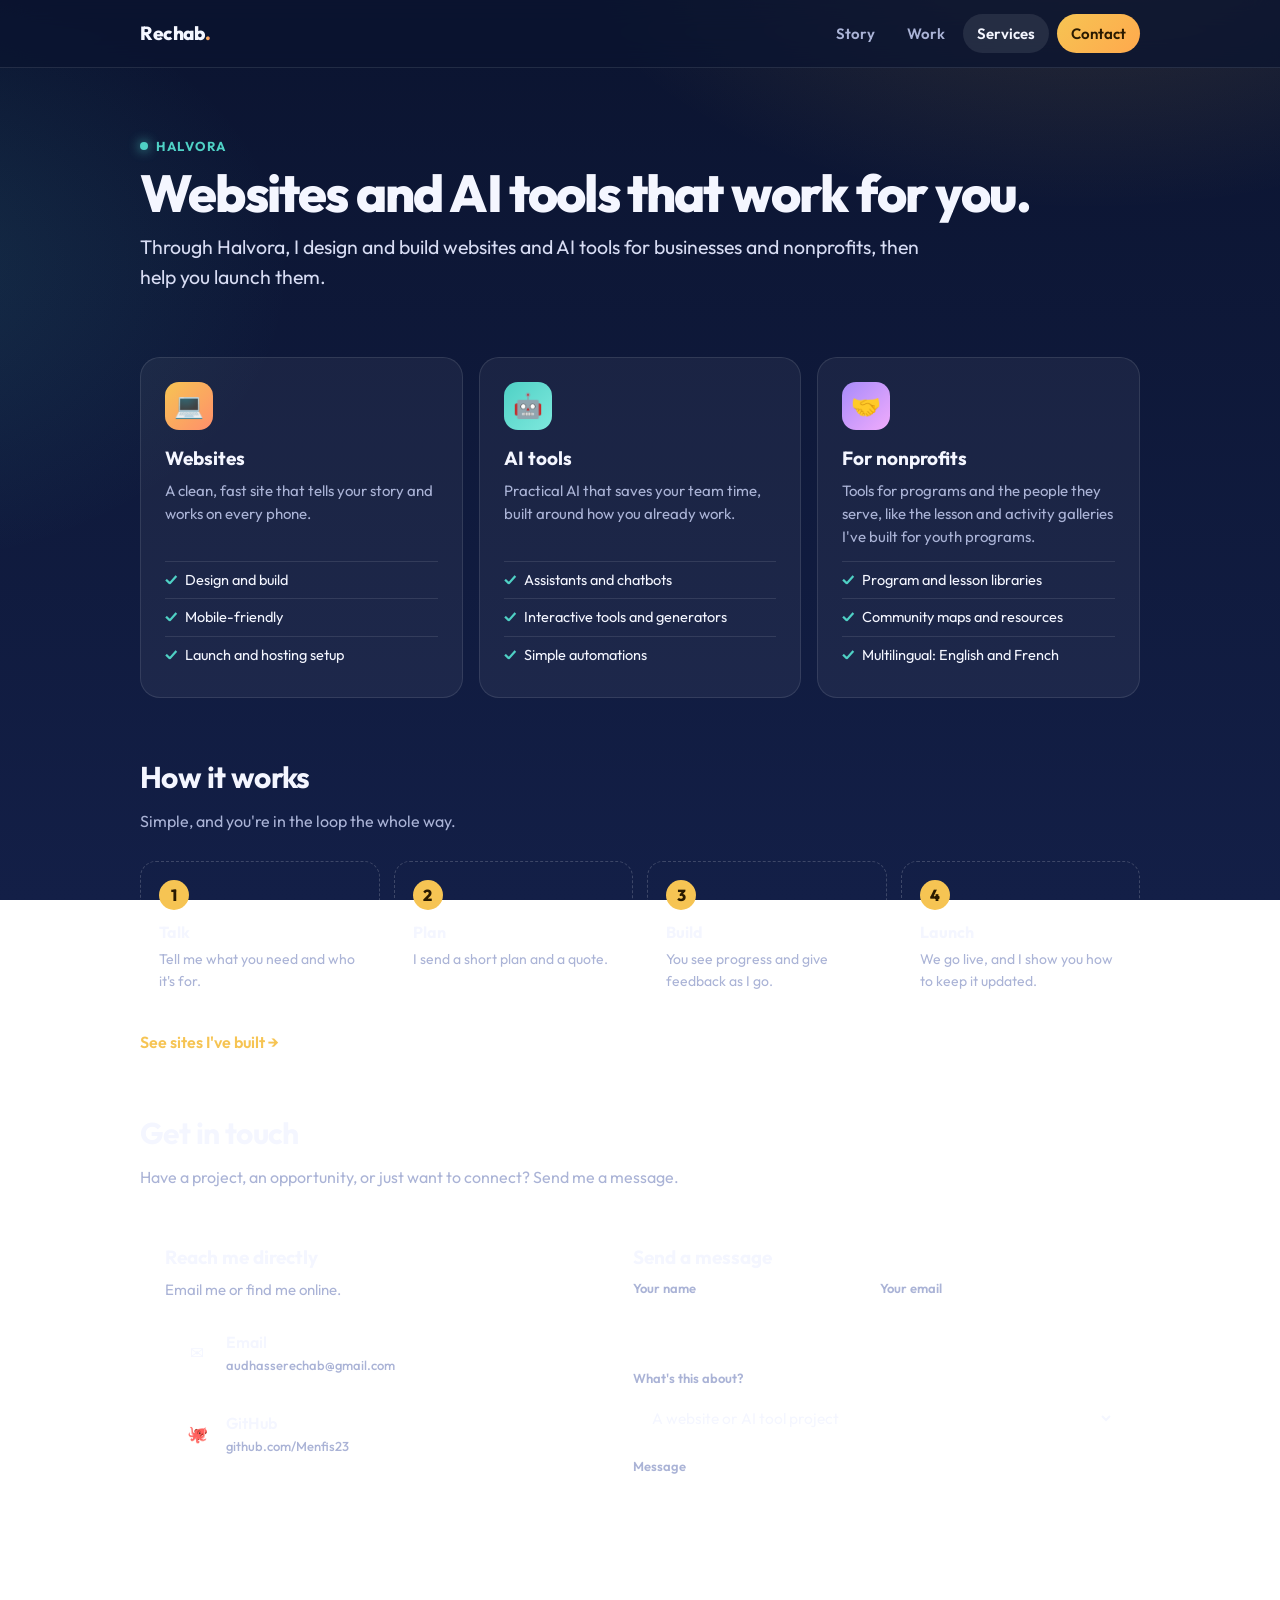
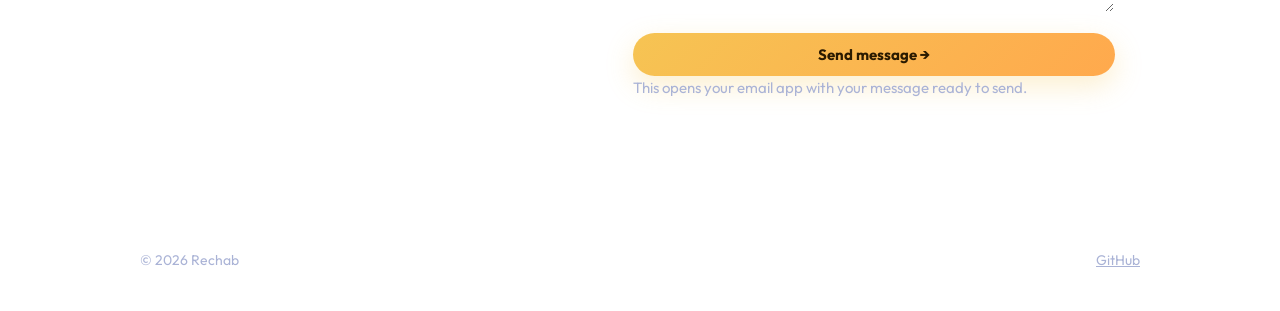
==== services.html @ 1576e567 "Add My Story, experience timeline, services and contact pages" ====
<!DOCTYPE html>
<html lang="en">
<head>
<meta charset="UTF-8">
<meta name="viewport" content="width=device-width, initial-scale=1">
<title>Services & Contact · Rechab</title>
<meta name="description" content="Websites and AI tools for businesses and nonprofits, built by Rechab through Halvora. Get in touch.">
<meta name="theme-color" content="#0b1430">
<link rel="icon" href="data:image/svg+xml,<svg xmlns='http://www.w3.org/2000/svg' viewBox='0 0 100 100'><rect width='100' height='100' rx='24' fill='%23f6c453'/><text x='50' y='70' font-size='62' font-family='Arial' font-weight='700' text-anchor='middle' fill='%230b1430'>R</text></svg>">
<link rel="preconnect" href="https://fonts.googleapis.com">
<link rel="preconnect" href="https://fonts.gstatic.com" crossorigin>
<link href="https://fonts.googleapis.com/css2?family=Outfit:wght@400;500;600;700;800&display=swap" rel="stylesheet">
<link rel="stylesheet" href="style.css">
</head>
<body>

<nav class="nav">
  <div class="nav-inner">
    <a class="brand" href="index.html">Rechab<span>.</span></a>
    <div class="nav-links">
      <a href="story.html">Story</a>
      <a href="work.html">Work</a>
      <a href="services.html" aria-current="page">Services</a>
      <a class="pill" href="#contact">Contact</a>
    </div>
  </div>
</nav>

<main>
  <header class="page-head">
    <span class="eyebrow">Halvora</span>
    <h1>Websites and AI tools that work for you.</h1>
    <p class="lead">Through Halvora, I design and build websites and AI tools for businesses and nonprofits, then help you launch them.</p>
  </header>

  <section class="section">
    <div class="services">
      <div class="service">
        <div class="icon" style="--tint:linear-gradient(135deg,#f6c453,#ff8f6b)">💻</div>
        <h3>Websites</h3>
        <p>A clean, fast site that tells your story and works on every phone.</p>
        <ul>
          <li>Design and build</li>
          <li>Mobile-friendly</li>
          <li>Launch and hosting setup</li>
        </ul>
      </div>
      <div class="service">
        <div class="icon" style="--tint:linear-gradient(135deg,#4fd1c5,#7ee8dd)">🤖</div>
        <h3>AI tools</h3>
        <p>Practical AI that saves your team time, built around how you already work.</p>
        <ul>
          <li>Assistants and chatbots</li>
          <li>Interactive tools and generators</li>
          <li>Simple automations</li>
        </ul>
      </div>
      <div class="service">
        <div class="icon" style="--tint:linear-gradient(135deg,#a78bfa,#f0abfc)">🤝</div>
        <h3>For nonprofits</h3>
        <p>Tools for programs and the people they serve, like the lesson and activity galleries I've built for youth programs.</p>
        <ul>
          <li>Program and lesson libraries</li>
          <li>Community maps and resources</li>
          <li>Multilingual: English and French</li>
        </ul>
      </div>
    </div>
  </section>

  <section class="section">
    <h2>How it works</h2>
    <p class="sub">Simple, and you're in the loop the whole way.</p>
    <div class="steps">
      <div class="step"><h3>Talk</h3><p>Tell me what you need and who it's for.</p></div>
      <div class="step"><h3>Plan</h3><p>I send a short plan and a quote.</p></div>
      <div class="step"><h3>Build</h3><p>You see progress and give feedback as I go.</p></div>
      <div class="step"><h3>Launch</h3><p>We go live, and I show you how to keep it updated.</p></div>
    </div>
    <a class="more-link" href="work.html">See sites I've built →</a>
  </section>

  <section class="section" id="contact">
    <h2>Get in touch</h2>
    <p class="sub">Have a project, an opportunity, or just want to connect? Send me a message.</p>
    <div class="contact">
      <div class="contact-card">
        <h3>Reach me directly</h3>
        <p>Email me or find me online.</p>
        <div class="links">
          <a id="emailLink" href="#">
            <span class="ic">✉️</span>
            <span>Email<small id="emailText">Loading…</small></span>
          </a>
          <a href="https://github.com/Menfis23" target="_blank" rel="noopener">
            <span class="ic">🐙</span>
            <span>GitHub<small>github.com/Menfis23</small></span>
          </a>
          <!-- LinkedIn: replace YOUR-HANDLE below, then remove these comment markers.
          <a href="https://www.linkedin.com/in/YOUR-HANDLE" target="_blank" rel="noopener">
            <span class="ic">💼</span>
            <span>LinkedIn<small>linkedin.com/in/YOUR-HANDLE</small></span>
          </a>
          -->
        </div>
      </div>

      <form class="contact-card" id="contactForm">
        <h3>Send a message</h3>
        <div class="two">
          <label class="field"><span>Your name</span><input name="name" required autocomplete="name"></label>
          <label class="field"><span>Your email</span><input name="email" type="email" required autocomplete="email"></label>
        </div>
        <label class="field"><span>What's this about?</span>
          <select name="topic">
            <option>A website or AI tool project</option>
            <option>Valore Group</option>
            <option>An opportunity or collaboration</option>
            <option>Something else</option>
          </select>
        </label>
        <label class="field"><span>Message</span><textarea name="message" required></textarea></label>
        <button class="btn btn-primary" type="submit">Send message →</button>
        <p class="form-note">This opens your email app with your message ready to send.</p>
      </form>
    </div>
  </section>
</main>

<footer>
  <span>© <span id="yr"></span> Rechab</span>
  <span><a href="https://github.com/Menfis23">GitHub</a></span>
</footer>
<script>
(function(){
  document.getElementById('yr').textContent = new Date().getFullYear();
  // Email is put together here so simple spam bots scanning the page don't pick it up.
  const addr = ['audhasserechab','gmail.com'].join('@');
  const link = document.getElementById('emailLink');
  link.href = 'mailto:' + addr;
  document.getElementById('emailText').textContent = addr;

  document.getElementById('contactForm').addEventListener('submit', e => {
    e.preventDefault();
    const f = e.target;
    const subject = `${f.topic.value} (from ${f.name.value})`;
    const body = `${f.message.value}\n\n${f.name.value}\n${f.email.value}`;
    window.location.href = `mailto:${addr}?subject=${encodeURIComponent(subject)}&body=${encodeURIComponent(body)}`;
  });
})();
</script>
</body>
</html>
---- style.css ----
:root{
  --bg:#0b1430;
  --bg-2:#131f47;
  --ink:#f4f6ff;
  --muted:#aab3d6;
  --line:rgba(255,255,255,.10);
  --card:rgba(255,255,255,.05);
  --card-hover:rgba(255,255,255,.09);
  --gold:#f6c453;
  --coral:#ff8f6b;
  --teal:#4fd1c5;
  --radius:20px;
}
*{box-sizing:border-box}
html,body{margin:0}
body{
  font-family:'Outfit',system-ui,-apple-system,'Segoe UI',Roboto,sans-serif;
  color:var(--ink);
  background:
    radial-gradient(900px 500px at 85% -10%,rgba(246,196,83,.16),transparent 60%),
    radial-gradient(700px 500px at -10% 30%,rgba(79,209,197,.12),transparent 60%),
    linear-gradient(180deg,var(--bg) 0%,var(--bg-2) 100%);
  background-attachment:fixed;
  min-height:100vh;
  -webkit-font-smoothing:antialiased;
  line-height:1.55;
}
a{color:inherit}
img{max-width:100%;display:block}

/* ---------- Nav ---------- */
.nav{
  position:sticky;top:0;z-index:10;
  background:rgba(11,20,48,.72);
  backdrop-filter:blur(14px);-webkit-backdrop-filter:blur(14px);
  border-bottom:1px solid var(--line);
}
.nav-inner{max-width:1040px;margin:0 auto;padding:14px 20px;display:flex;align-items:center;gap:16px}
.brand{font-weight:800;font-size:19px;letter-spacing:-.02em;text-decoration:none}
.brand span{background:linear-gradient(90deg,var(--gold),var(--coral));-webkit-background-clip:text;background-clip:text;color:transparent}
.nav-links{margin-left:auto;display:flex;gap:4px}
.nav-links a{
  text-decoration:none;font-weight:600;font-size:15px;color:var(--muted);
  padding:8px 14px;border-radius:999px;transition:background .2s,color .2s;
}
.nav-links a:hover{color:var(--ink);background:var(--card)}
.nav-links a[aria-current="page"]{color:#2a1a00;background:linear-gradient(135deg,var(--gold),#ffa94d)}

main{max-width:1040px;margin:0 auto;padding:0 20px 80px}

/* ---------- Hero ---------- */
.hero{
  display:grid;grid-template-columns:minmax(0,300px) minmax(0,1fr);gap:56px;align-items:center;
  padding:72px 0 64px;
}
.photo-wrap{position:relative;aspect-ratio:4/5;width:100%}
.photo-wrap::before{
  content:"";position:absolute;inset:-10px;border-radius:32px;
  background:conic-gradient(from 200deg,var(--gold),var(--coral),var(--teal),var(--gold));
  opacity:.55;filter:blur(18px);
}
.photo{
  position:relative;width:100%;height:100%;object-fit:cover;border-radius:28px;
  border:1px solid rgba(255,255,255,.18);background:var(--bg-2);
  object-position:50% 20%;
}
.about-text b{color:var(--ink);font-weight:600}
.photo-fallback{
  position:relative;width:100%;height:100%;border-radius:28px;
  display:grid;place-items:center;
  background:linear-gradient(160deg,#1c2a5e,#2a2160);
  border:1px solid rgba(255,255,255,.18);
  font-size:120px;font-weight:800;letter-spacing:-.04em;
}
.photo-fallback span{background:linear-gradient(135deg,var(--gold),var(--coral));-webkit-background-clip:text;background-clip:text;color:transparent}

.eyebrow{
  display:inline-flex;align-items:center;gap:8px;
  font-size:13px;font-weight:700;letter-spacing:.12em;text-transform:uppercase;color:var(--teal);
}
.eyebrow::before{content:"";width:8px;height:8px;border-radius:50%;background:var(--teal);box-shadow:0 0 12px var(--teal)}
h1{font-size:clamp(40px,6vw,64px);line-height:1.02;letter-spacing:-.035em;margin:14px 0 20px;font-weight:800}
h1 .grad{background:linear-gradient(90deg,var(--gold),var(--coral));-webkit-background-clip:text;background-clip:text;color:transparent}
.lead{font-size:clamp(17px,2vw,19.5px);color:#d7dcf3;max-width:60ch;margin:0}
.lead b{color:var(--ink);font-weight:600}

.cta-row{display:flex;gap:12px;flex-wrap:wrap;margin-top:28px}
.btn{
  display:inline-flex;align-items:center;gap:8px;text-decoration:none;font-weight:700;font-size:15px;
  padding:12px 20px;border-radius:999px;transition:transform .15s,background .2s;
}
.btn:hover{transform:translateY(-2px)}
.btn-primary{color:#2a1a00;background:linear-gradient(135deg,var(--gold),#ffa94d);box-shadow:0 10px 28px rgba(246,196,83,.28)}
.btn-ghost{border:1px solid var(--line);background:var(--card)}
.btn-ghost:hover{background:var(--card-hover)}

/* ---------- Sections ---------- */
.section{padding:56px 0 0}
.section h2{font-size:30px;letter-spacing:-.02em;margin:0 0 8px}
.section .sub{color:var(--muted);margin:0 0 28px;max-width:62ch}

.pillars{display:grid;grid-template-columns:repeat(3,minmax(0,1fr));gap:16px}
.pillar{
  background:var(--card);border:1px solid var(--line);border-radius:var(--radius);padding:22px;
}
.pillar .icon{font-size:26px}
.pillar h3{margin:10px 0 6px;font-size:18px}
.pillar p{margin:0;color:var(--muted);font-size:15px}

.about{
  display:grid;grid-template-columns:minmax(0,1.3fr) minmax(0,1fr);gap:24px;
}
.about-text p{margin:0 0 14px;color:#d7dcf3}
.facts{
  background:var(--card);border:1px solid var(--line);border-radius:var(--radius);padding:8px 20px;margin:0;
}
.facts div{display:flex;justify-content:space-between;gap:16px;padding:13px 0;border-bottom:1px solid var(--line)}
.facts div:last-child{border-bottom:none}
.facts dt{color:var(--muted);font-size:14px}
.facts dd{margin:0;font-weight:600;text-align:right}
.todo{color:var(--gold);font-style:italic;font-weight:500}

/* ---------- Work grid ---------- */
.page-head{padding:64px 0 8px}
.page-head h1{font-size:clamp(36px,5vw,52px);margin:10px 0 12px}
.grid{
  display:grid;grid-template-columns:repeat(auto-fill,minmax(210px,1fr));gap:18px;margin-top:32px;
}
.tile{
  position:relative;aspect-ratio:1/1;text-decoration:none;
  display:flex;flex-direction:column;justify-content:space-between;
  padding:20px;border-radius:var(--radius);
  background:var(--card);border:1px solid var(--line);
  transition:transform .2s,background .2s,border-color .2s,box-shadow .2s;
  overflow:hidden;
}
.tile::after{
  content:"";position:absolute;inset:auto -30% -60% auto;width:80%;aspect-ratio:1;border-radius:50%;
  background:radial-gradient(circle,var(--glow,rgba(246,196,83,.25)),transparent 70%);
  opacity:.7;transition:opacity .2s;pointer-events:none;
}
.tile:hover{transform:translateY(-4px);background:var(--card-hover);border-color:rgba(255,255,255,.22);box-shadow:0 18px 40px rgba(0,0,0,.3)}
.tile:hover::after{opacity:1}
.tile-icon{
  width:64px;height:64px;border-radius:18px;display:grid;place-items:center;overflow:hidden;
  font-weight:800;font-size:24px;color:#14193a;background:var(--tint,linear-gradient(135deg,var(--gold),var(--coral)));
  box-shadow:0 8px 20px rgba(0,0,0,.25);
}
.tile-icon img{width:100%;height:100%;object-fit:cover;background:#fff}
.tile h3{margin:0;font-size:18px;line-height:1.25;letter-spacing:-.01em}
.tile p{margin:6px 0 0;color:var(--muted);font-size:13.5px;line-height:1.4;
  display:-webkit-box;-webkit-line-clamp:3;-webkit-box-orient:vertical;overflow:hidden}
.tile .arrow{position:absolute;top:18px;right:18px;font-size:18px;color:var(--muted);transition:transform .2s,color .2s}
.tile:hover .arrow{transform:translate(3px,-3px);color:var(--ink)}
.tile.skeleton{animation:shimmer 1.4s ease-in-out infinite}
@keyframes shimmer{50%{opacity:.5}}
.status{color:var(--muted);margin-top:24px}

footer{
  max-width:1040px;margin:0 auto;padding:28px 20px 40px;border-top:1px solid var(--line);
  color:var(--muted);font-size:14px;display:flex;gap:16px;justify-content:space-between;flex-wrap:wrap;
}
footer a{color:var(--muted)}

.nav-links a.pill{color:#2a1a00;background:linear-gradient(135deg,var(--gold),#ffa94d);margin-left:4px}
.nav-links a.pill[aria-current="page"]{box-shadow:0 0 0 2px rgba(255,255,255,.6)}
.nav-links a[aria-current="page"]:not(.pill){color:var(--ink);background:var(--card-hover)}
.more-link{display:inline-block;margin-top:18px;font-weight:600;color:var(--gold);text-decoration:none}
.more-link:hover{text-decoration:underline}

/* ---------- Story ---------- */
.story{display:grid;grid-template-columns:minmax(0,1fr);gap:0;max-width:720px}
.story p{font-size:18px;color:#d7dcf3;margin:0 0 18px}
.story p b{color:var(--ink);font-weight:600}
.quote{
  margin:32px 0 8px;padding:22px 26px;border-radius:var(--radius);
  background:linear-gradient(135deg,rgba(246,196,83,.12),rgba(255,143,107,.08));
  border:1px solid rgba(246,196,83,.25);
  font-size:21px;line-height:1.45;font-weight:600;letter-spacing:-.01em;
}
.langs{display:flex;gap:10px;flex-wrap:wrap;margin-top:6px}
.lang{padding:8px 14px;border-radius:999px;background:var(--card);border:1px solid var(--line);font-weight:600;font-size:14.5px}

/* ---------- Timeline ---------- */
.timeline{list-style:none;margin:8px 0 0;padding:0;position:relative;max-width:780px}
.timeline::before{content:"";position:absolute;left:11px;top:6px;bottom:6px;width:2px;
  background:linear-gradient(180deg,var(--teal),var(--gold),var(--coral))}
.timeline li{position:relative;padding:0 0 28px 44px}
.timeline li:last-child{padding-bottom:0}
.timeline li::before{
  content:"";position:absolute;left:4px;top:5px;width:16px;height:16px;border-radius:50%;
  background:var(--bg);border:3px solid var(--gold);
}
.timeline li.now::before{border-color:var(--teal);box-shadow:0 0 0 5px rgba(79,209,197,.18)}
.when{font-size:12.5px;font-weight:700;letter-spacing:.08em;text-transform:uppercase;color:var(--muted)}
.timeline li.now .when{color:var(--teal)}
.timeline h3{margin:4px 0 2px;font-size:19px}
.timeline .org{color:var(--gold);font-weight:600;font-size:15px}
.timeline p{margin:6px 0 0;color:#cfd5ee;font-size:15.5px}

/* ---------- Services ---------- */
.services{display:grid;grid-template-columns:repeat(3,minmax(0,1fr));gap:16px}
.service{background:var(--card);border:1px solid var(--line);border-radius:var(--radius);padding:24px;display:flex;flex-direction:column}
.service .icon{width:48px;height:48px;border-radius:14px;display:grid;place-items:center;font-size:24px;background:var(--tint)}
.service h3{margin:14px 0 6px;font-size:19px}
.service p{margin:0 0 12px;color:var(--muted);font-size:15px}
.service ul{margin:auto 0 0;padding:0;list-style:none;font-size:14.5px}
.service li{padding:7px 0;border-top:1px solid var(--line);display:flex;gap:8px}
.service li::before{content:"✓";color:var(--teal);font-weight:800}
.steps{display:grid;grid-template-columns:repeat(4,minmax(0,1fr));gap:14px;counter-reset:s}
.step{padding:18px;border-radius:16px;border:1px dashed rgba(255,255,255,.18);counter-increment:s}
.step::before{content:counter(s);display:grid;place-items:center;width:30px;height:30px;border-radius:50%;
  background:var(--gold);color:#2a1a00;font-weight:800;margin-bottom:10px}
.step h3{margin:0 0 4px;font-size:16px}
.step p{margin:0;color:var(--muted);font-size:14px}

/* ---------- Contact ---------- */
.contact{display:grid;grid-template-columns:minmax(0,1fr) minmax(0,1.2fr);gap:24px;align-items:start}
.contact-card{background:var(--card);border:1px solid var(--line);border-radius:var(--radius);padding:24px}
.contact-card h3{margin:0 0 6px;font-size:19px}
.contact-card p{margin:0 0 16px;color:var(--muted);font-size:15px}
.links{display:flex;flex-direction:column;gap:10px}
.links a{display:flex;align-items:center;gap:12px;text-decoration:none;padding:12px 14px;border-radius:14px;
  background:rgba(255,255,255,.04);border:1px solid var(--line);font-weight:600;transition:background .2s}
.links a:hover{background:var(--card-hover)}
.links .ic{width:34px;height:34px;border-radius:10px;display:grid;place-items:center;background:rgba(255,255,255,.08);font-size:17px}
.links small{display:block;color:var(--muted);font-weight:500;font-size:13px}
form .field{display:block;margin-bottom:14px}
form .field span{display:block;font-size:13px;font-weight:600;color:var(--muted);margin-bottom:6px}
form input,form textarea,form select{
  width:100%;font:inherit;font-size:15.5px;color:var(--ink);
  background:rgba(255,255,255,.05);border:1px solid rgba(255,255,255,.16);border-radius:12px;padding:12px 14px;outline:none;
}
form select option{color:#14193a}
form input:focus,form textarea:focus,form select:focus{border-color:var(--gold);background:rgba(255,255,255,.08)}
form textarea{min-height:130px;resize:vertical}
form .two{display:grid;grid-template-columns:1fr 1fr;gap:12px}
form button{border:none;cursor:pointer;width:100%;justify-content:center;font-family:inherit}
.form-note{font-size:13px;color:var(--muted);margin:10px 0 0}

/* ---------- Mobile ---------- */
@media (max-width:760px){
  .hero{grid-template-columns:1fr;gap:32px;padding:40px 0 40px}
  .photo-wrap{max-width:220px}
  .pillars,.about{grid-template-columns:1fr}
  .grid{grid-template-columns:repeat(2,minmax(0,1fr));gap:12px}
  .tile{padding:14px}
  .tile-icon{width:48px;height:48px;border-radius:14px;font-size:19px}
  .tile h3{font-size:15.5px}
  .tile p{-webkit-line-clamp:2;font-size:12.5px}
  .nav-inner{padding:12px 16px;gap:10px}
  .brand{font-size:17px}
  .nav-links{gap:0}
  .nav-links a{padding:7px 9px;font-size:13.5px}
  .services,.steps,.contact{grid-template-columns:1fr}
  form .two{grid-template-columns:1fr}
  .story p{font-size:16.5px}
  .quote{font-size:18px;padding:18px 20px}
  main{padding:0 16px 64px}
}
@media (max-width:360px){ .nav-links a{padding:6px 7px;font-size:12.5px} }
@media (prefers-reduced-motion:reduce){*{transition:none!important;animation:none!important}}
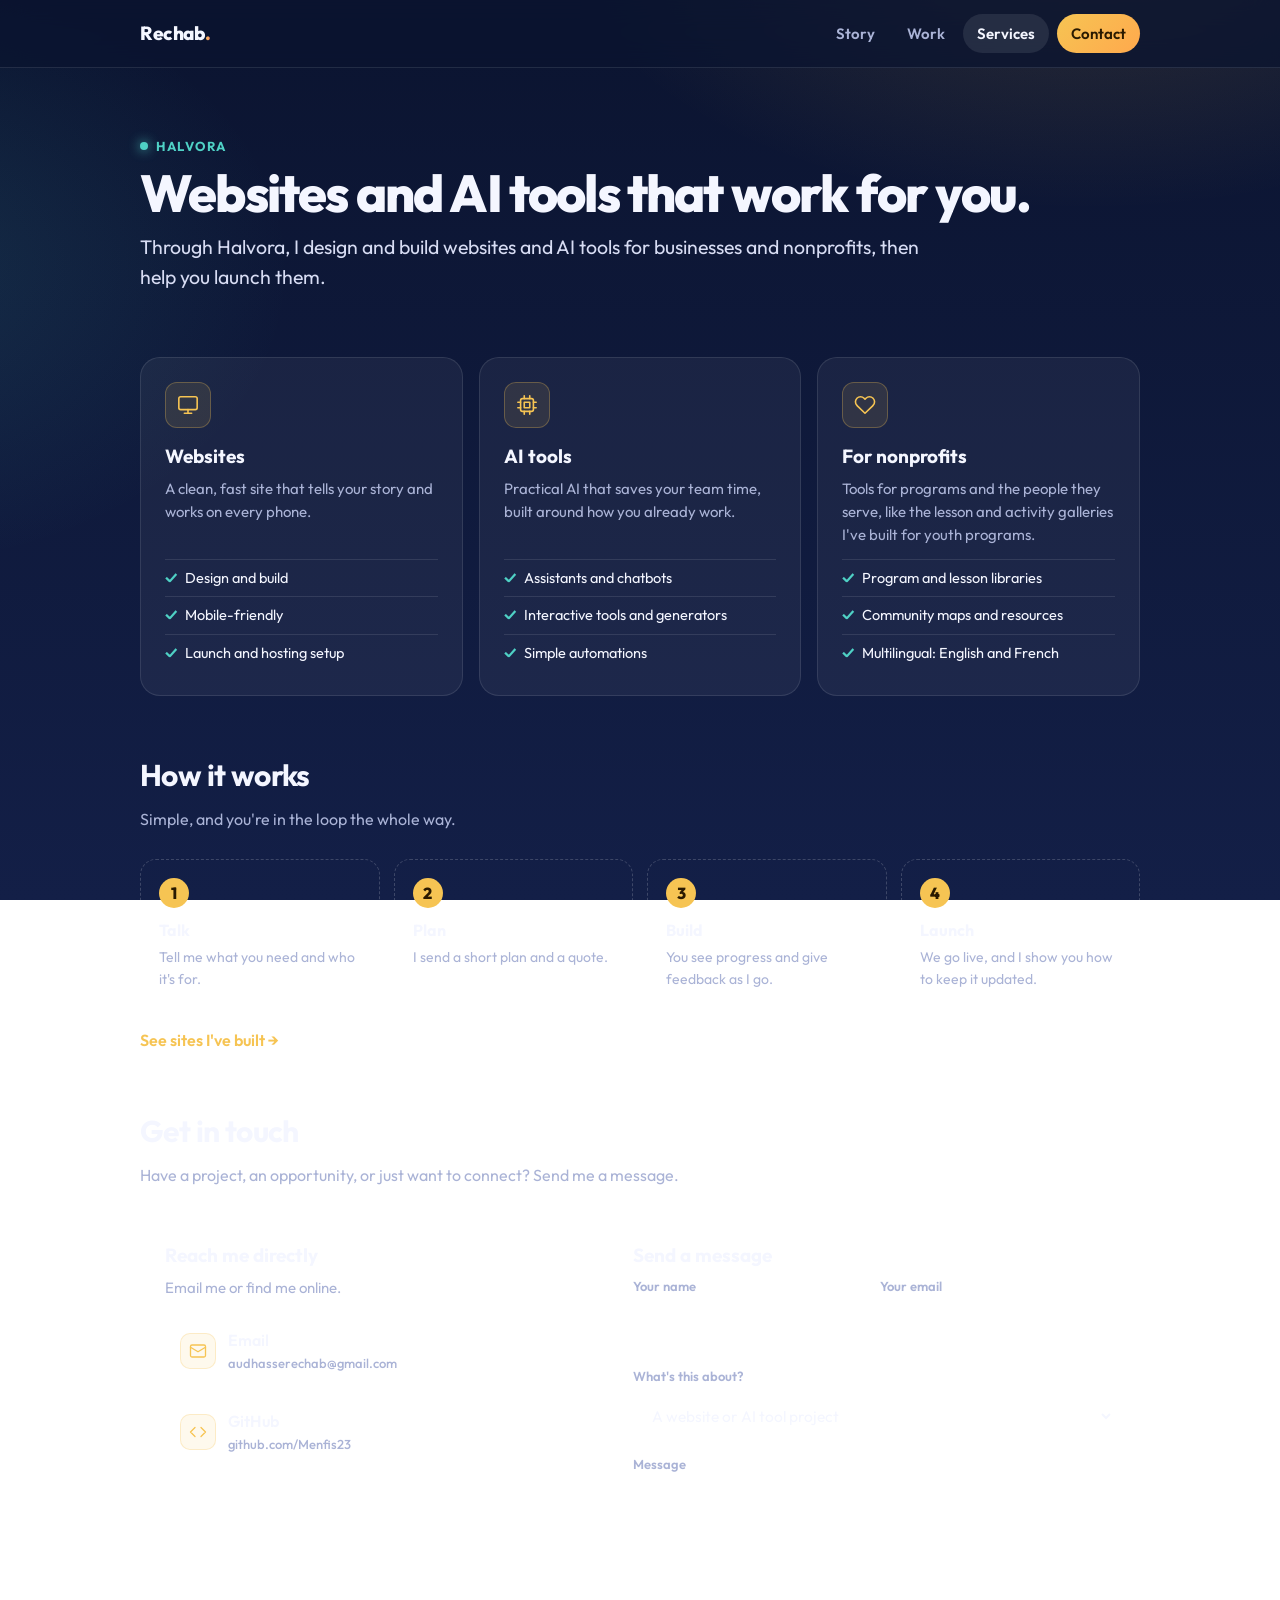
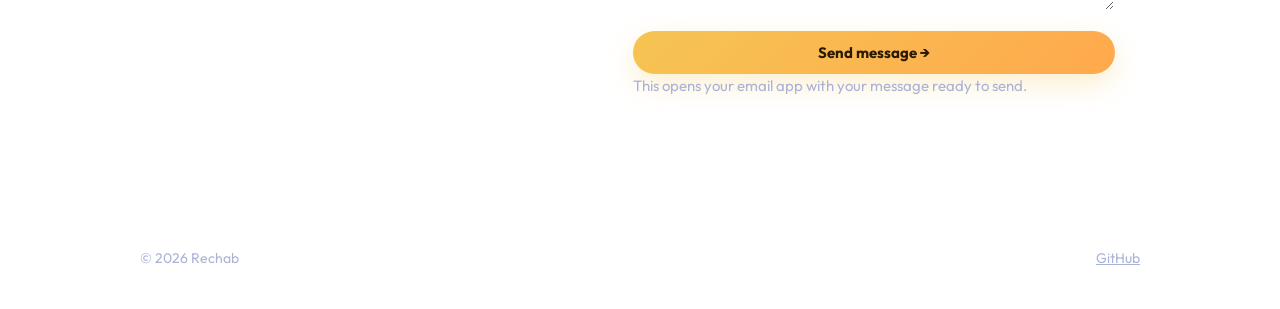
==== commit f6cf4a52: "Replace emoji with line icons; real screenshots and logos on work cards" ====
--- a/services.html
+++ b/services.html
@@ -36,7 +36,7 @@
   <section class="section">
     <div class="services">
       <div class="service">
-        <div class="icon" style="--tint:linear-gradient(135deg,#f6c453,#ff8f6b)">💻</div>
+        <div class="icon"><svg class="ico" viewBox="0 0 24 24" aria-hidden="true"><rect x="2" y="3" width="20" height="14" rx="2"/><path d="M8 21h8M12 17v4"/></svg></div>
         <h3>Websites</h3>
         <p>A clean, fast site that tells your story and works on every phone.</p>
         <ul>
@@ -46,7 +46,7 @@
         </ul>
       </div>
       <div class="service">
-        <div class="icon" style="--tint:linear-gradient(135deg,#4fd1c5,#7ee8dd)">🤖</div>
+        <div class="icon"><svg class="ico" viewBox="0 0 24 24" aria-hidden="true"><rect x="5" y="5" width="14" height="14" rx="2"/><rect x="9" y="9" width="6" height="6"/><path d="M9 2v3M15 2v3M9 19v3M15 19v3M19 9h3M19 15h3M2 9h3M2 15h3"/></svg></div>
         <h3>AI tools</h3>
         <p>Practical AI that saves your team time, built around how you already work.</p>
         <ul>
@@ -56,7 +56,7 @@
         </ul>
       </div>
       <div class="service">
-        <div class="icon" style="--tint:linear-gradient(135deg,#a78bfa,#f0abfc)">🤝</div>
+        <div class="icon"><svg class="ico" viewBox="0 0 24 24" aria-hidden="true"><path d="M20.8 4.6a5.5 5.5 0 0 0-7.8 0L12 5.7l-1-1.1a5.5 5.5 0 0 0-7.8 7.8l1 1.1L12 21l7.8-7.5 1-1.1a5.5 5.5 0 0 0 0-7.8z"/></svg></div>
         <h3>For nonprofits</h3>
         <p>Tools for programs and the people they serve, like the lesson and activity galleries I've built for youth programs.</p>
         <ul>
@@ -89,16 +89,16 @@
         <p>Email me or find me online.</p>
         <div class="links">
           <a id="emailLink" href="#">
-            <span class="ic">✉️</span>
+            <span class="ic"><svg class="ico" viewBox="0 0 24 24" aria-hidden="true"><rect x="2" y="4" width="20" height="16" rx="2"/><path d="m22 7-10 6L2 7"/></svg></span>
             <span>Email<small id="emailText">Loading…</small></span>
           </a>
           <a href="https://github.com/Menfis23" target="_blank" rel="noopener">
-            <span class="ic">🐙</span>
+            <span class="ic"><svg class="ico" viewBox="0 0 24 24" aria-hidden="true"><path d="m16 18 6-6-6-6M8 6l-6 6 6 6"/></svg></span>
             <span>GitHub<small>github.com/Menfis23</small></span>
           </a>
           <!-- LinkedIn: replace YOUR-HANDLE below, then remove these comment markers.
           <a href="https://www.linkedin.com/in/YOUR-HANDLE" target="_blank" rel="noopener">
-            <span class="ic">💼</span>
+            <span class="ic"><svg class="ico" viewBox="0 0 24 24" aria-hidden="true"><rect x="2" y="7" width="20" height="14" rx="2"/><path d="M16 7V5a2 2 0 0 0-2-2h-4a2 2 0 0 0-2 2v2"/></svg></span>
             <span>LinkedIn<small>linkedin.com/in/YOUR-HANDLE</small></span>
           </a>
           -->
--- a/style.css
+++ b/style.css
@@ -103,7 +103,11 @@
 .pillar{
   background:var(--card);border:1px solid var(--line);border-radius:var(--radius);padding:22px;
 }
-.pillar .icon{font-size:26px}
+.ico{width:22px;height:22px;fill:none;stroke:currentColor;stroke-width:1.75;stroke-linecap:round;stroke-linejoin:round;flex:none}
+.pillar .icon,.service .icon{
+  width:46px;height:46px;border-radius:12px;display:grid;place-items:center;
+  color:var(--gold);background:rgba(246,196,83,.10);border:1px solid rgba(246,196,83,.28);
+}
 .pillar h3{margin:10px 0 6px;font-size:18px}
 .pillar p{margin:0;color:var(--muted);font-size:15px}
 
@@ -143,8 +147,8 @@
 .tile:hover::after{opacity:1}
 .tile-icon{
   width:64px;height:64px;border-radius:18px;display:grid;place-items:center;overflow:hidden;
-  font-weight:800;font-size:24px;color:#14193a;background:var(--tint,linear-gradient(135deg,var(--gold),var(--coral)));
-  box-shadow:0 8px 20px rgba(0,0,0,.25);
+  font-weight:800;font-size:21px;letter-spacing:-.02em;color:#fff;background:var(--tint,#2b3a73);
+  border:1px solid rgba(255,255,255,.14);
 }
 .tile-icon img{width:100%;height:100%;object-fit:cover;background:#fff}
 .tile h3{margin:0;font-size:18px;line-height:1.25;letter-spacing:-.01em}
@@ -153,6 +157,28 @@
 .tile .arrow{position:absolute;top:18px;right:18px;font-size:18px;color:var(--muted);transition:transform .2s,color .2s}
 .tile:hover .arrow{transform:translate(3px,-3px);color:var(--ink)}
 .tile.skeleton{animation:shimmer 1.4s ease-in-out infinite}
+
+/* Project cards with a real screenshot */
+.grid.projects{grid-template-columns:repeat(auto-fill,minmax(290px,1fr));gap:20px}
+.project{
+  display:flex;flex-direction:column;text-decoration:none;border-radius:var(--radius);overflow:hidden;
+  background:var(--card);border:1px solid var(--line);
+  transition:transform .2s,border-color .2s,box-shadow .2s;
+}
+.project:hover{transform:translateY(-4px);border-color:rgba(255,255,255,.24);box-shadow:0 18px 40px rgba(0,0,0,.32)}
+.shot{aspect-ratio:16/10;background:#0f1838;border-bottom:1px solid var(--line);overflow:hidden}
+.shot img{width:100%;height:100%;object-fit:cover;object-position:top;transition:transform .4s}
+.project:hover .shot img{transform:scale(1.03)}
+.project-body{display:flex;gap:12px;align-items:flex-start;padding:16px 18px 18px}
+.logo{width:40px;height:40px;border-radius:10px;flex:none;overflow:hidden;border:1px solid rgba(255,255,255,.14);
+  display:grid;place-items:center;font-weight:800;font-size:15px;color:#fff;background:#2b3a73}
+.logo img{width:100%;height:100%;object-fit:cover}
+.project h3{margin:1px 0 0;font-size:17px;line-height:1.25;display:flex;align-items:center;gap:6px}
+.project h3 .arrow-sm{color:var(--muted);font-size:14px;transition:transform .2s,color .2s}
+.project:hover h3 .arrow-sm{transform:translate(2px,-2px);color:var(--ink)}
+.project p{margin:4px 0 0;color:var(--muted);font-size:14px;line-height:1.45}
+.project .domain{display:block;margin-top:6px;font-size:12.5px;color:var(--teal)}
+.project.skeleton{min-height:280px;animation:shimmer 1.4s ease-in-out infinite}
 @keyframes shimmer{50%{opacity:.5}}
 .status{color:var(--muted);margin-top:24px}
 
@@ -178,6 +204,7 @@
   border:1px solid rgba(246,196,83,.25);
   font-size:21px;line-height:1.45;font-weight:600;letter-spacing:-.01em;
 }
+.quote cite{display:block;margin-top:10px;font-size:14px;font-weight:600;font-style:normal;color:var(--gold);letter-spacing:0}
 .langs{display:flex;gap:10px;flex-wrap:wrap;margin-top:6px}
 .lang{padding:8px 14px;border-radius:999px;background:var(--card);border:1px solid var(--line);font-weight:600;font-size:14.5px}
 
@@ -201,7 +228,6 @@
 /* ---------- Services ---------- */
 .services{display:grid;grid-template-columns:repeat(3,minmax(0,1fr));gap:16px}
 .service{background:var(--card);border:1px solid var(--line);border-radius:var(--radius);padding:24px;display:flex;flex-direction:column}
-.service .icon{width:48px;height:48px;border-radius:14px;display:grid;place-items:center;font-size:24px;background:var(--tint)}
 .service h3{margin:14px 0 6px;font-size:19px}
 .service p{margin:0 0 12px;color:var(--muted);font-size:15px}
 .service ul{margin:auto 0 0;padding:0;list-style:none;font-size:14.5px}
@@ -223,7 +249,8 @@
 .links a{display:flex;align-items:center;gap:12px;text-decoration:none;padding:12px 14px;border-radius:14px;
   background:rgba(255,255,255,.04);border:1px solid var(--line);font-weight:600;transition:background .2s}
 .links a:hover{background:var(--card-hover)}
-.links .ic{width:34px;height:34px;border-radius:10px;display:grid;place-items:center;background:rgba(255,255,255,.08);font-size:17px}
+.links .ic{width:36px;height:36px;border-radius:10px;display:grid;place-items:center;color:var(--gold);background:rgba(246,196,83,.10);border:1px solid rgba(246,196,83,.25)}
+.links .ic .ico{width:18px;height:18px}
 .links small{display:block;color:var(--muted);font-weight:500;font-size:13px}
 form .field{display:block;margin-bottom:14px}
 form .field span{display:block;font-size:13px;font-weight:600;color:var(--muted);margin-bottom:6px}
@@ -244,6 +271,7 @@
   .photo-wrap{max-width:220px}
   .pillars,.about{grid-template-columns:1fr}
   .grid{grid-template-columns:repeat(2,minmax(0,1fr));gap:12px}
+  .grid.projects{grid-template-columns:1fr;gap:16px}
   .tile{padding:14px}
   .tile-icon{width:48px;height:48px;border-radius:14px;font-size:19px}
   .tile h3{font-size:15.5px}
